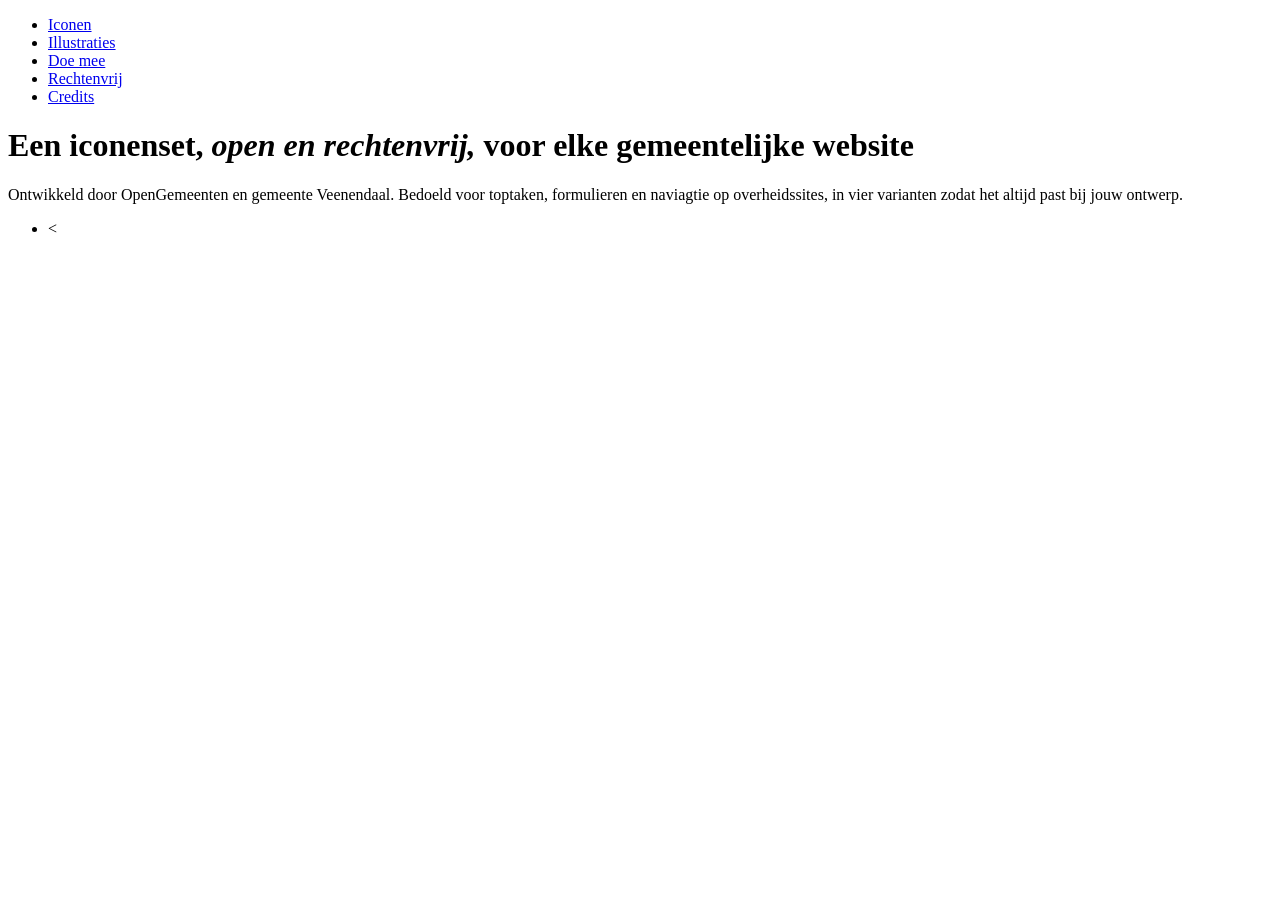
==== index.html @ ffd4c8e9 "de koptekst en ondertekst geplaatst" ====
<!DOCTYPE html>
<html lang="nl">
<head>
    <meta charset="UTF-8">
    <meta name="viewport" content="width=device-width, initial-scale=1.0">
    <title>Gemeenten-Iconen</title>
    <meta name="description" content="Open en rechtenvrije iconenset voor Nederlandse gemeentelijke websites. 250 iconen in vier varianten.">
    <link rel="stylesheet" href="css/style.css">
    <script src="js/main.js" defer></script>
</head>
<body>
   <header> 
    <nav>
     <ul>
        <li><a href="iconen.html">Iconen</a></li>
        <li><a href="illustraties.html">Illustraties</a></li>
        <li><a href="doe-mee.html">Doe mee</a></li>
        <li><a href="rechtenvrij.html">Rechtenvrij</a></li>
        <li><a href="credits.html">Credits</a></li>
     </ul>
    </nav>
   </header>
<main> 

    <h1>Een iconenset, <em>open en rechtenvrij,</em> voor elke gemeentelijke website</h1>
    <p>Ontwikkeld door OpenGemeenten en gemeente Veenendaal. Bedoeld voor toptaken, formulieren en naviagtie op overheidssites, in vier varianten zodat het altijd past bij jouw ontwerp.</p>

</main>
 <ul class="icon-grid">
    <li>
        <
    </li>
 </ul>

</body>
</html>
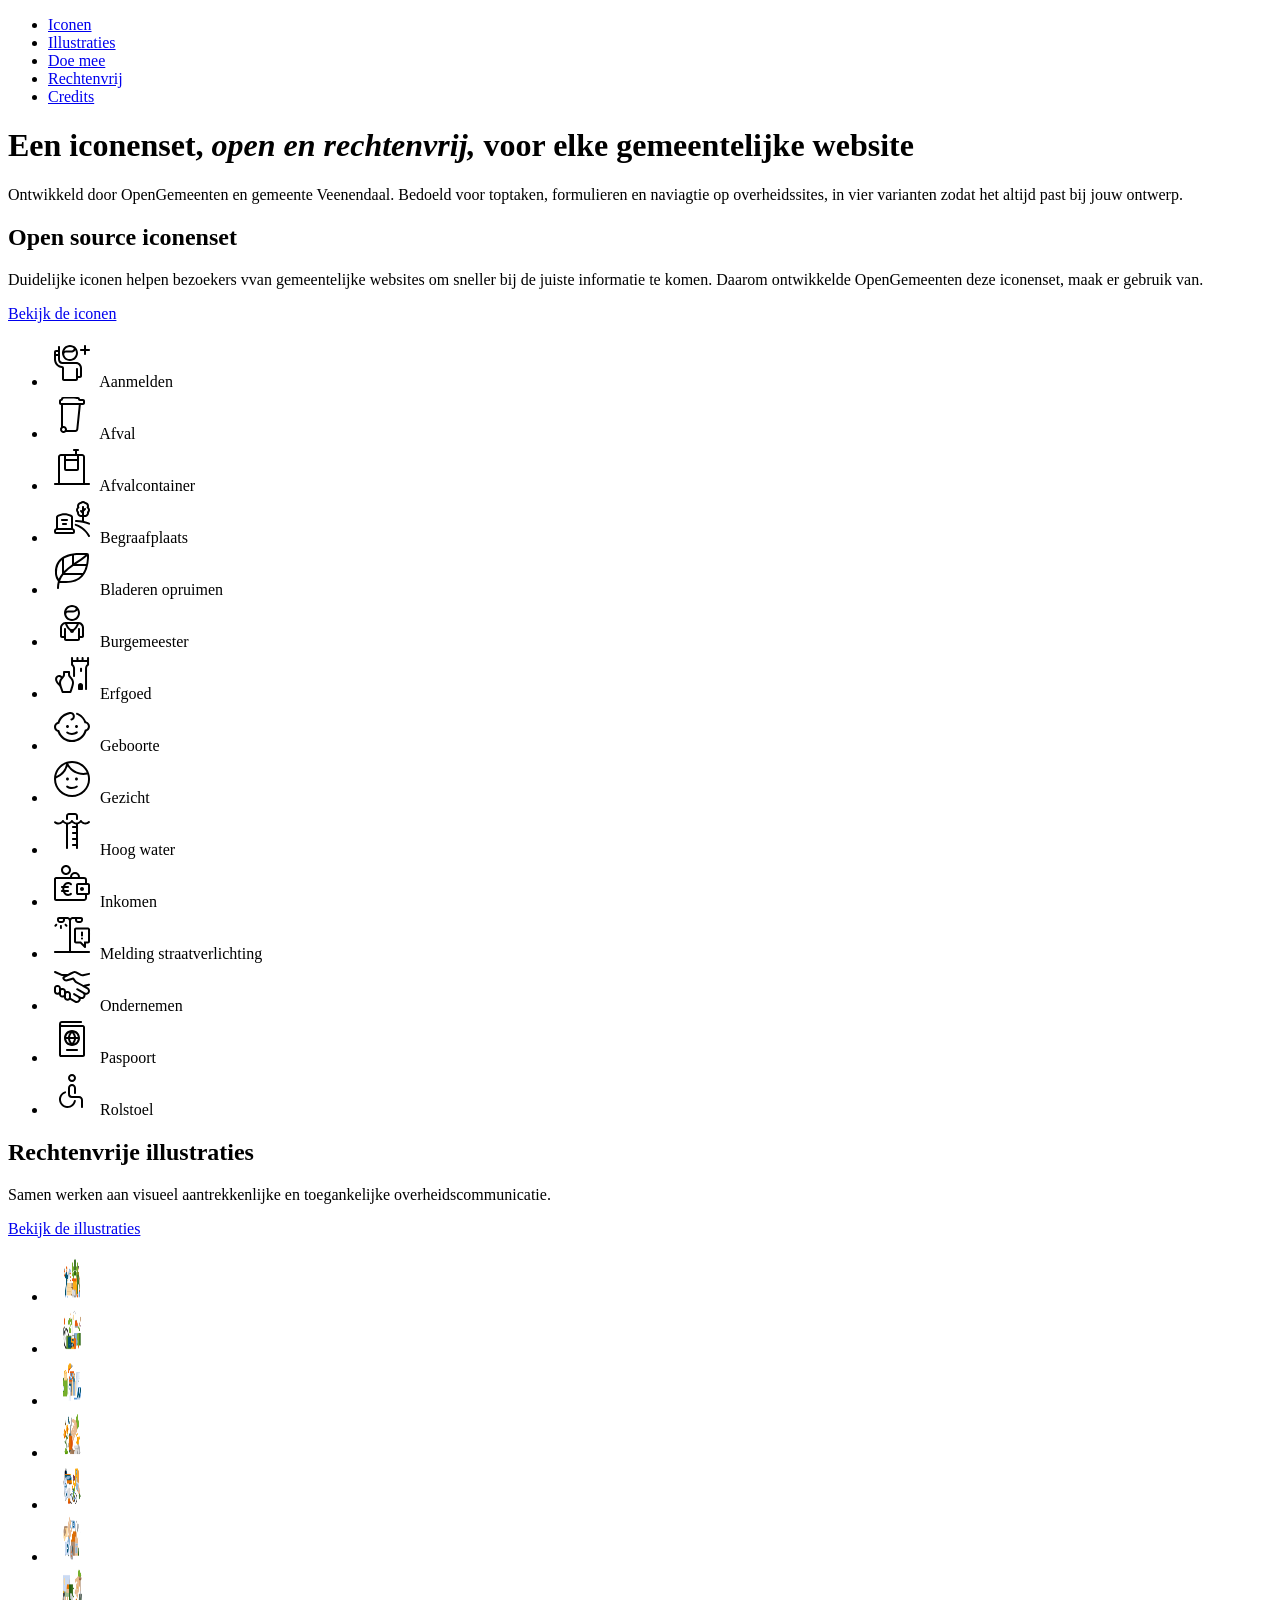
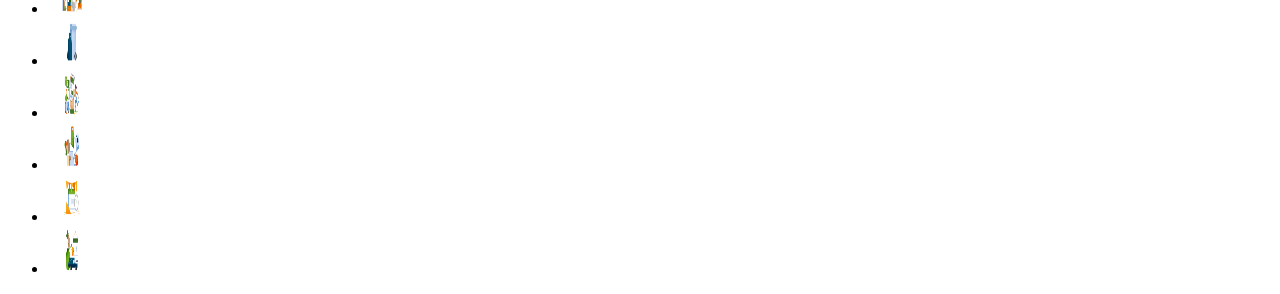
==== commit 86181b7b: "alle iconen en illustratie" ====
--- a/index.html
+++ b/index.html
@@ -25,12 +25,155 @@
     <h1>Een iconenset, <em>open en rechtenvrij,</em> voor elke gemeentelijke website</h1>
     <p>Ontwikkeld door OpenGemeenten en gemeente Veenendaal. Bedoeld voor toptaken, formulieren en naviagtie op overheidssites, in vier varianten zodat het altijd past bij jouw ontwerp.</p>
 
+<section>
+  <article>
+
+    <h2>Open source iconenset</h2>
+    <p>Duidelijke iconen helpen bezoekers vvan gemeentelijke websites om sneller bij de juiste informatie te komen. Daarom ontwikkelde OpenGemeenten deze iconenset, maak er gebruik van.</p>
+    <a href="iconen.html">Bekijk de iconen</a>
+
+     <ul class="icon-grid">
+
+      <li>
+        <img src="Iconenset-master/Svg/Line/Aanmelden.svg" alt="" width="48" height="48">
+        <span>Aanmelden</span> 
+      </li>
+
+      <li>
+        <img src="Iconenset-master/Svg/Line/Afval.svg" alt="" width="48" height="48">
+        <span>Afval</span>
+      </li>
+
+      <li>
+        <img src="Iconenset-master/Svg/Line/Afvalcontainer.svg" alt="" width="48" height="48">
+        <span>Afvalcontainer</span>
+      </li>
+
+      <li>
+        <img src="Iconenset-master/Svg/Line/Begraafplaats.svg" alt="" width="48" height="48">
+        <span>Begraafplaats</span>
+      </li>
+
+      <li>
+        <img src="Iconenset-master/Svg/Line/BladerenOpruimen.svg" alt="" width="48" height="48">
+        <span>Bladeren opruimen</span>
+      </li>
+
+      <li>
+        <img src="Iconenset-master/Svg/Line/Burgemeester.svg" alt="" width="48" height="48">
+        <span>Burgemeester</span>
+      </li>
+
+      <li>
+        <img src="Iconenset-master/Svg/Line/Erfgoed.svg" alt="" width="48" height="48">
+        <span>Erfgoed</span>
+      </li>
+
+      <li>
+        <img src="Iconenset-master/Svg/Line/Geboorte.svg" alt="" width="48" height="48">
+        <span>Geboorte</span>
+      </li>
+
+      <li>
+        <img src="Iconenset-master/Svg/Line/Gezicht.svg" alt="" width="48" height="48">
+        <span>Gezicht</span>
+      </li>
+
+      <li>
+        <img src="Iconenset-master/Svg/Line/HoogWater.svg" alt="" width="48" height="48">
+        <span>Hoog water</span>
+      </li>
+
+      <li>
+        <img src="Iconenset-master/Svg/Line/Inkomen.svg" alt="" width="48" height="48">
+        <span>Inkomen</span>
+      </li>
+
+      <li>
+        <img src="Iconenset-master/Svg/Line/MeldingStraatverlichting.svg" alt="" width="48" height="48">
+        <span>Melding straatverlichting</span>
+      </li>
+
+      <li>
+        <img src="Iconenset-master/Svg/Line/Ondernemen.svg" alt="" width="48" height="48">
+        <span>Ondernemen</span>
+      </li>
+
+      <li>
+        <img src="Iconenset-master/Svg/Line/Paspoort.svg" alt="" width="48" height="48">
+        <span>Paspoort</span>
+      </li>
+
+      <li>
+        <img src="Iconenset-master/Svg/Line/Rolstoel.svg" alt="" width="48" height="48">
+        <span>Rolstoel</span>
+      </li>
+    </ul>
+
+    <h2>Rechtenvrije illustraties</h2>
+    <p>Samen werken aan visueel aantrekkenlijke en toegankelijke overheidscommunicatie.</p>
+    <a href="illustraties.html">Bekijk de illustraties</a>
+  </article>
+
+  <article>
+    <ul class="illustraties-grid">
+    <li>
+        <img src="OG_Illustratieset_v1/duu_koplopers.jpg" alt="" width="48" height="48">
+    </li>
+
+    <li>
+        <img src="OG_Illustratieset_v1/duu_spullen.jpg" alt="" width="48" height="48">
+    </li>
+
+    <li>
+        <img src="OG_Illustratieset_v1/duu_subsidies.jpg" alt="" width="48" height="48">
+    </li>
+
+    <li>
+        <img src="OG_Illustratieset_v1/duu_tuin-en-omgeving.jpg" alt="" width="48" height="48">
+    </li>
+
+    <li>
+        <img src="OG_Illustratieset_v1/duu_vervoer.jpg" alt="" width="48" height="48">
+    </li>
+
+    <li>
+        <img src="OG_Illustratieset_v1/duu_wonen.jpg" alt="" width="48" height="48">
+    </li>
+
+    <li>
+        <img src="OG_Illustratieset_v1/soc_dagbesteding.jpg" alt="" width="48" height="48">
+    </li>
+
+    <li>
+        <img src="OG_Illustratieset_v1/s_top_afval.jpg" alt="" width="48" height="48">
+    </li>
+
+    <li>
+        <img src="OG_Illustratieset_v1/soc_jongerenloket.jpg" alt="" width="48" height="48">
+    </li>
+
+    <li>
+        <img src="OG_Illustratieset_v1/soc_laag-inkomen.jpg" alt="" width="48" height="48">
+    </li>
+
+    <li>
+        <img src="OG_Illustratieset_v1/top_nieuwjaar.jpg" alt="" width="48" height="48">
+    </li>
+
+    <li>
+        <img src="OG_Illustratieset_v1/top_uitvaart.jpg" alt="" width="48" height="48">
+    </li>
+  </ul>
+ </article>
+</section>
+
+
+
+
+
 </main>
- <ul class="icon-grid">
-    <li>
-        <
-    </li>
- </ul>
+ 
 
 </body>
 </html>
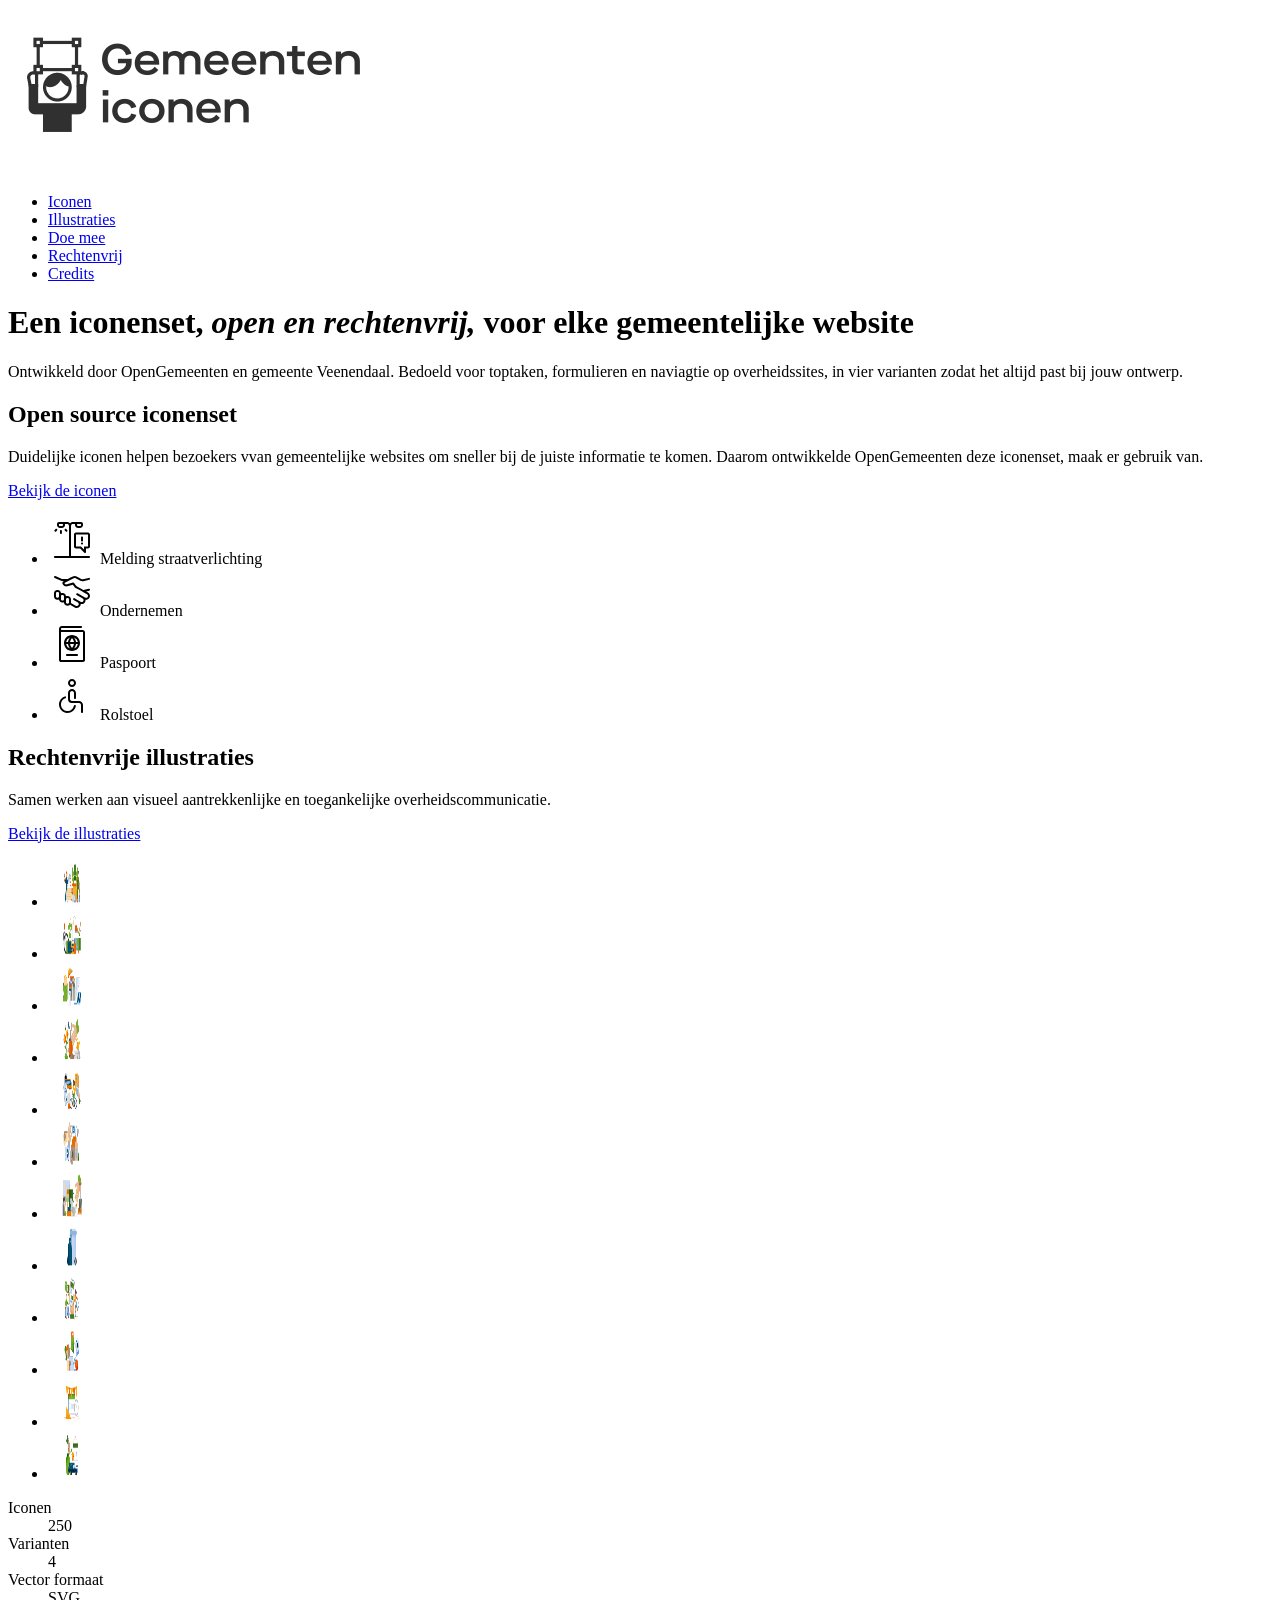
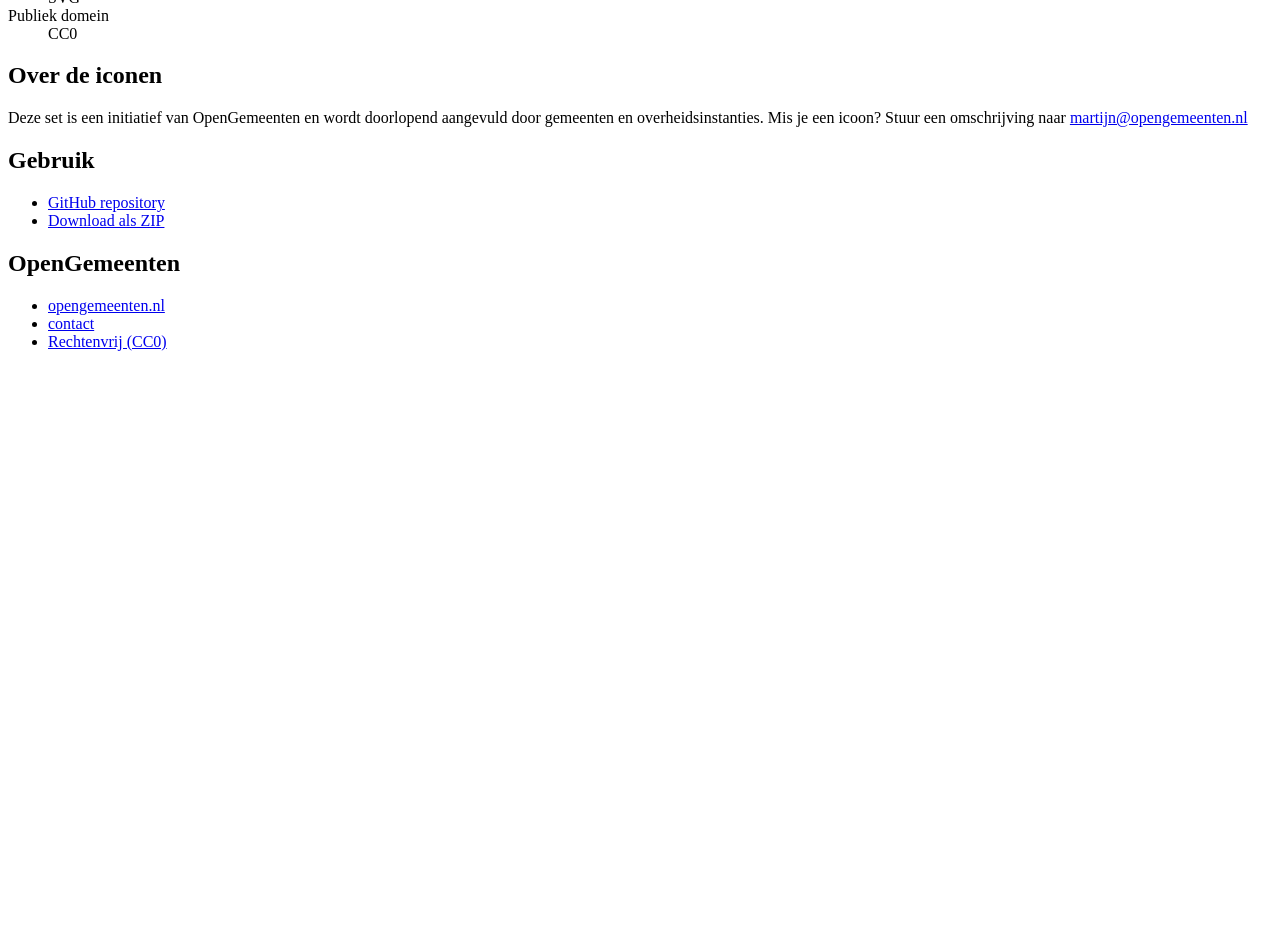
==== commit 89c0265d: "grote update - index heb ik alle iconen en illustraties toegvoegd - alle teksten en knoppen toegevoe" ====
--- a/index.html
+++ b/index.html
@@ -5,11 +5,16 @@
     <meta name="viewport" content="width=device-width, initial-scale=1.0">
     <title>Gemeenten-Iconen</title>
     <meta name="description" content="Open en rechtenvrije iconenset voor Nederlandse gemeentelijke websites. 250 iconen in vier varianten.">
-    <link rel="stylesheet" href="css/style.css">
+    <link rel="stylesheet" href="styles/styles.css">
     <script src="js/main.js" defer></script>
 </head>
 <body>
+
    <header> 
+      <a href="index.html" class="logo-knop">
+    <img src="assets/logo-gemeentenconen.png" alt="Gemeenten-Iconen">
+  </a> 
+
     <nav>
      <ul>
         <li><a href="iconen.html">Iconen</a></li>
@@ -31,64 +36,7 @@
     <h2>Open source iconenset</h2>
     <p>Duidelijke iconen helpen bezoekers vvan gemeentelijke websites om sneller bij de juiste informatie te komen. Daarom ontwikkelde OpenGemeenten deze iconenset, maak er gebruik van.</p>
     <a href="iconen.html">Bekijk de iconen</a>
-
-     <ul class="icon-grid">
-
-      <li>
-        <img src="Iconenset-master/Svg/Line/Aanmelden.svg" alt="" width="48" height="48">
-        <span>Aanmelden</span> 
-      </li>
-
-      <li>
-        <img src="Iconenset-master/Svg/Line/Afval.svg" alt="" width="48" height="48">
-        <span>Afval</span>
-      </li>
-
-      <li>
-        <img src="Iconenset-master/Svg/Line/Afvalcontainer.svg" alt="" width="48" height="48">
-        <span>Afvalcontainer</span>
-      </li>
-
-      <li>
-        <img src="Iconenset-master/Svg/Line/Begraafplaats.svg" alt="" width="48" height="48">
-        <span>Begraafplaats</span>
-      </li>
-
-      <li>
-        <img src="Iconenset-master/Svg/Line/BladerenOpruimen.svg" alt="" width="48" height="48">
-        <span>Bladeren opruimen</span>
-      </li>
-
-      <li>
-        <img src="Iconenset-master/Svg/Line/Burgemeester.svg" alt="" width="48" height="48">
-        <span>Burgemeester</span>
-      </li>
-
-      <li>
-        <img src="Iconenset-master/Svg/Line/Erfgoed.svg" alt="" width="48" height="48">
-        <span>Erfgoed</span>
-      </li>
-
-      <li>
-        <img src="Iconenset-master/Svg/Line/Geboorte.svg" alt="" width="48" height="48">
-        <span>Geboorte</span>
-      </li>
-
-      <li>
-        <img src="Iconenset-master/Svg/Line/Gezicht.svg" alt="" width="48" height="48">
-        <span>Gezicht</span>
-      </li>
-
-      <li>
-        <img src="Iconenset-master/Svg/Line/HoogWater.svg" alt="" width="48" height="48">
-        <span>Hoog water</span>
-      </li>
-
-      <li>
-        <img src="Iconenset-master/Svg/Line/Inkomen.svg" alt="" width="48" height="48">
-        <span>Inkomen</span>
-      </li>
-
+    <ul>
       <li>
         <img src="Iconenset-master/Svg/Line/MeldingStraatverlichting.svg" alt="" width="48" height="48">
         <span>Melding straatverlichting</span>
@@ -109,13 +57,13 @@
         <span>Rolstoel</span>
       </li>
     </ul>
+  </article>
 
+  <article>
     <h2>Rechtenvrije illustraties</h2>
     <p>Samen werken aan visueel aantrekkenlijke en toegankelijke overheidscommunicatie.</p>
     <a href="illustraties.html">Bekijk de illustraties</a>
-  </article>
 
-  <article>
     <ul class="illustraties-grid">
     <li>
         <img src="OG_Illustratieset_v1/duu_koplopers.jpg" alt="" width="48" height="48">
@@ -168,12 +116,66 @@
  </article>
 </section>
 
+<dl>
+  <div>
+    <dt>Iconen</dt>
+    <dd>250</dd>
+  </div>
+
+  <div>
+    <dt>Varianten</dt>
+    <dd>4</dd>
+  </div>
+
+  <div>
+    <dt>Vector formaat</dt>
+    <dd>SVG</dd>
+  </div>
+
+  <div>
+    <dt>Publiek domein</dt>
+    <dd>CC0</dd>
+  </div>
+</dl>
+
+</main>
+ 
+<footer>
+
+  <div>
+    <h2>Over de iconen</h2>
+    <p>Deze set is een initiatief van OpenGemeenten en wordt doorlopend aangevuld door gemeenten en overheidsinstanties. Mis je een icoon? Stuur een omschrijving naar <a href="mailto:martijn@opengemeenten.nl">martijn@opengemeenten.nl</a></p>
+  </div>
+
+  <div>
+    <h2>Gebruik</h2>
+    <ul>
+      <li><a href="https://github.com/OpenGemeenten/Iconenset/">GitHub repository</a></li>
+      <li><a href="https://github.com/OpenGemeenten/Iconenset/archive/refs/heads/master.zip">Download als ZIP</a></li>
+    </ul>
+  </div>
+
+  <div>
+    <h2>OpenGemeenten</h2>
+    <ul>
+      <li><a href="https://www.opengemeenten.nl/">opengemeenten.nl</a></li>
+      <li><a href="https://www.opengemeenten.nl/contact">contact</a></li>
+      <li><a href="https://www.gemeenteniconen.nl/rechtenvrij">Rechtenvrij (CC0)</a></li>
+    </ul>
+  </div>
+
+  <div>
+    <a href="https://github.com/OpenGemeenten/Iconenset/">
+      <img src="assets/pngfind.com-github-logo-png-1766942.png" alt="OpenGemeenten Iconenset op GitHub">
+    </a>
+    
+    
+
+  </div>
 
 
 
-
-</main>
- 
+</footer>
 
 </body>
 </html>
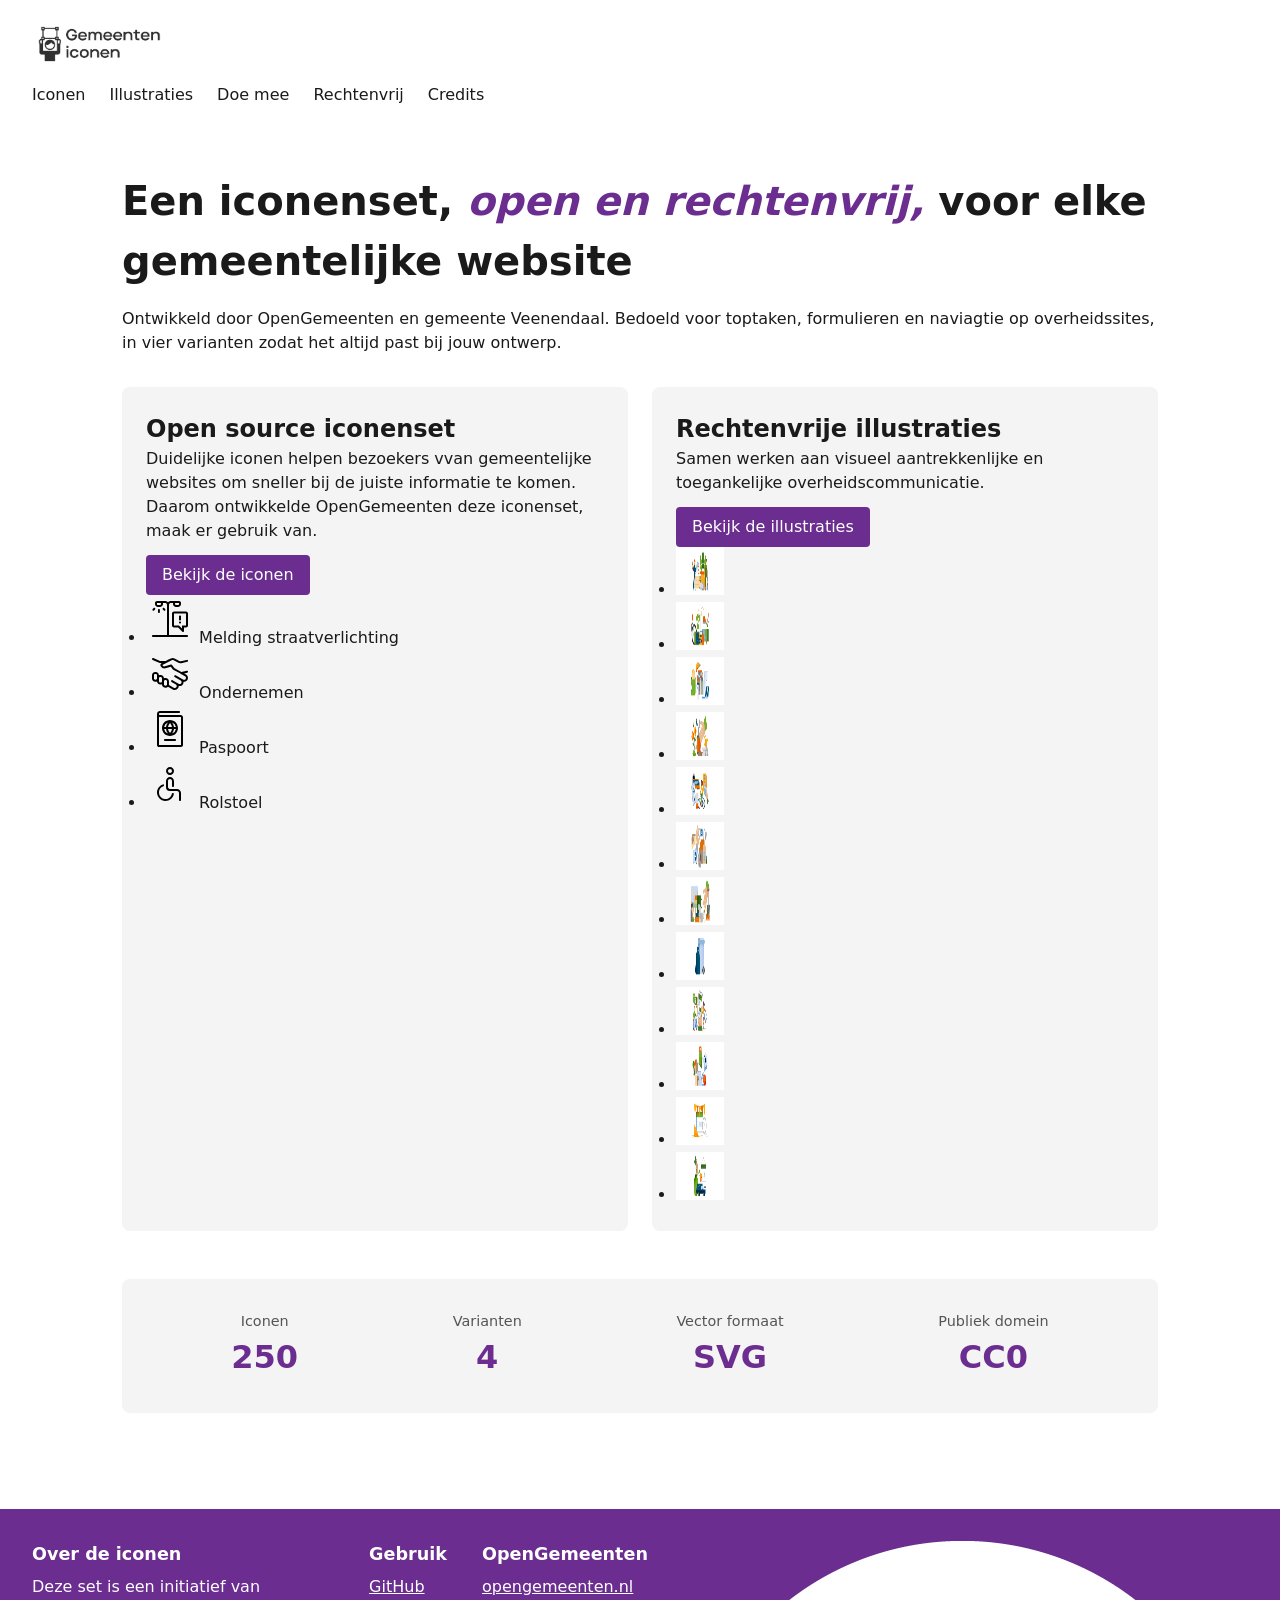
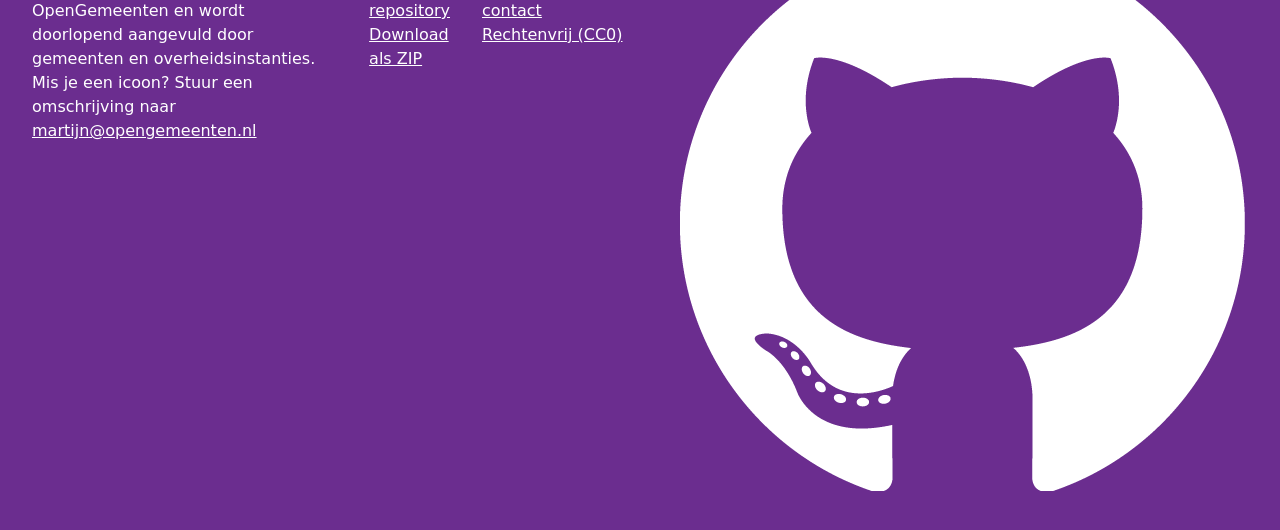
==== commit 555be3dc: "css van homepage ik heb de tekst, logo, plaatjes, lijsten alles toegevoegd en met css op de juist pl" ====
--- a/index.html
+++ b/index.html
@@ -11,11 +11,12 @@
 <body>
 
    <header> 
-      <a href="index.html" class="logo-knop">
-    <img src="assets/logo-gemeentenconen.png" alt="Gemeenten-Iconen">
-  </a> 
+      
 
     <nav>
+      <a href="index.html" class="logo-knop">
+       <img src="assets/logo-gemeentenconen.png" alt="Gemeenten-Iconen">
+      </a> 
      <ul>
         <li><a href="iconen.html">Iconen</a></li>
         <li><a href="illustraties.html">Illustraties</a></li>
--- a/styles/styles.css
+++ b/styles/styles.css
@@ -0,0 +1,141 @@
+/* CSS */
+
+* {
+    margin: 0;
+    padding: 0;
+    box-sizing: border-box;
+}
+
+:root {
+  --paars: #6b2d8f;
+  --wit: #ffffff;
+  --grijs: #f4f4f4;
+  --tekst: #1a1a1a;
+}
+
+body {
+    font-family: system-ui, -apple-system, BlinkMacSystemFont, 'Segoe UI', Roboto, Oxygen, Ubuntu, Cantarell, 'Open Sans', 'Helvetica Neue', sans-serif;
+    color: var(--tekst);
+    line-height: 1.5;
+}
+
+header {
+    display: flex;
+    align-items: center;
+    justify-content: space-between;
+    padding: 16px 32px;
+    background-color: var(--wit);
+}
+
+nav ul {
+    display: flex;
+    gap: 24px;
+    list-style: none;
+}
+
+nav li a {
+    text-decoration: none;
+    color: var(--tekst);
+}
+
+.logo-knop img {
+    height: 60px;
+    width: auto;
+}
+
+main {
+    max-width: 1100px;
+    margin: 0 auto;
+    padding: 48px 32px;
+}
+
+h1 {
+    font-size: 2.5rem;
+    margin-bottom: 16px;
+}
+
+h1 em { 
+    color: var(--paars);
+    font-size: normal;
+}
+
+section {
+    display: flex;
+    gap: 24px;
+    margin-top: 32px;
+}
+
+article {
+    flex: 1;
+    background-color: var(--grijs);
+    padding: 24px;
+    border-radius: 8px;
+}
+
+.voorbeeld-grid {
+  display: grid;
+  grid-template-columns: repeat(auto-fit, minmax(70px, 1fr));
+  gap: 12px;
+  list-style: none;
+  margin-top: 16px;
+}
+
+.voorbeeld-grid img {
+  width: 100%;
+  height: auto;
+}
+
+dl {
+  display: flex;
+  justify-content: space-around;
+  text-align: center;
+  margin-top: 48px;
+  padding: 32px;
+  background-color: var(--grijs);
+  border-radius: 8px;
+}
+
+dt {
+  font-size: 0.9rem;
+  color: #555;
+}
+
+
+/* de 250,4, svg, cc0 moeten boven de kleine tekst*/
+dd {
+  font-size: 2rem;
+  font-weight: bold;
+  color: var(--paars);
+}
+
+footer {
+  display: flex;
+  gap: 32px;
+  background-color: var(--paars);
+  color: var(--wit);
+  padding: 32px;
+  margin-top: 48px;
+}
+
+footer h2 {
+  font-size: 1.1rem;
+  margin-bottom: 8px;
+}
+
+footer a {
+  color: var(--wit);
+}
+
+footer ul {
+  list-style: none;
+}
+
+article > a {
+  display: inline-block;
+  margin-top: 12px;
+  padding: 8px 16px;
+  background-color: var(--paars);
+  color: var(--wit);
+  text-decoration: none;
+  border-radius: 4px;
+}
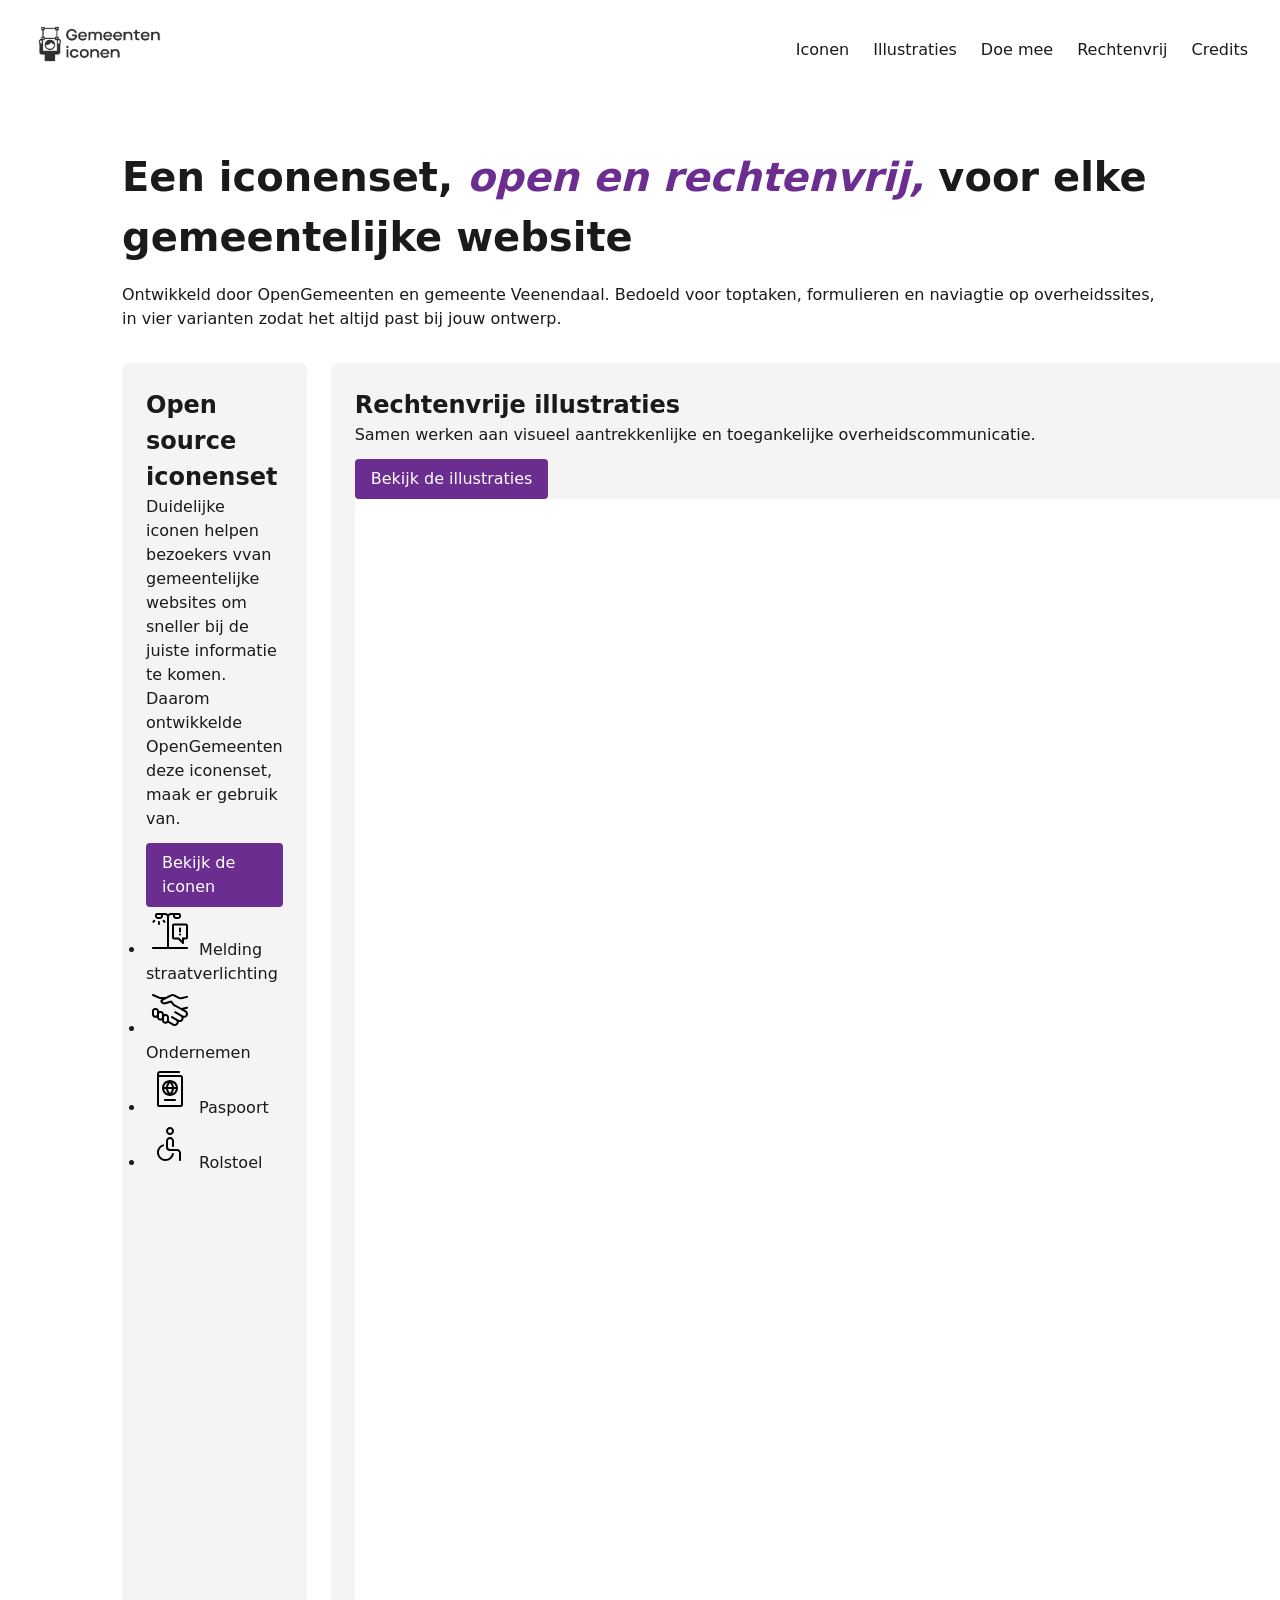
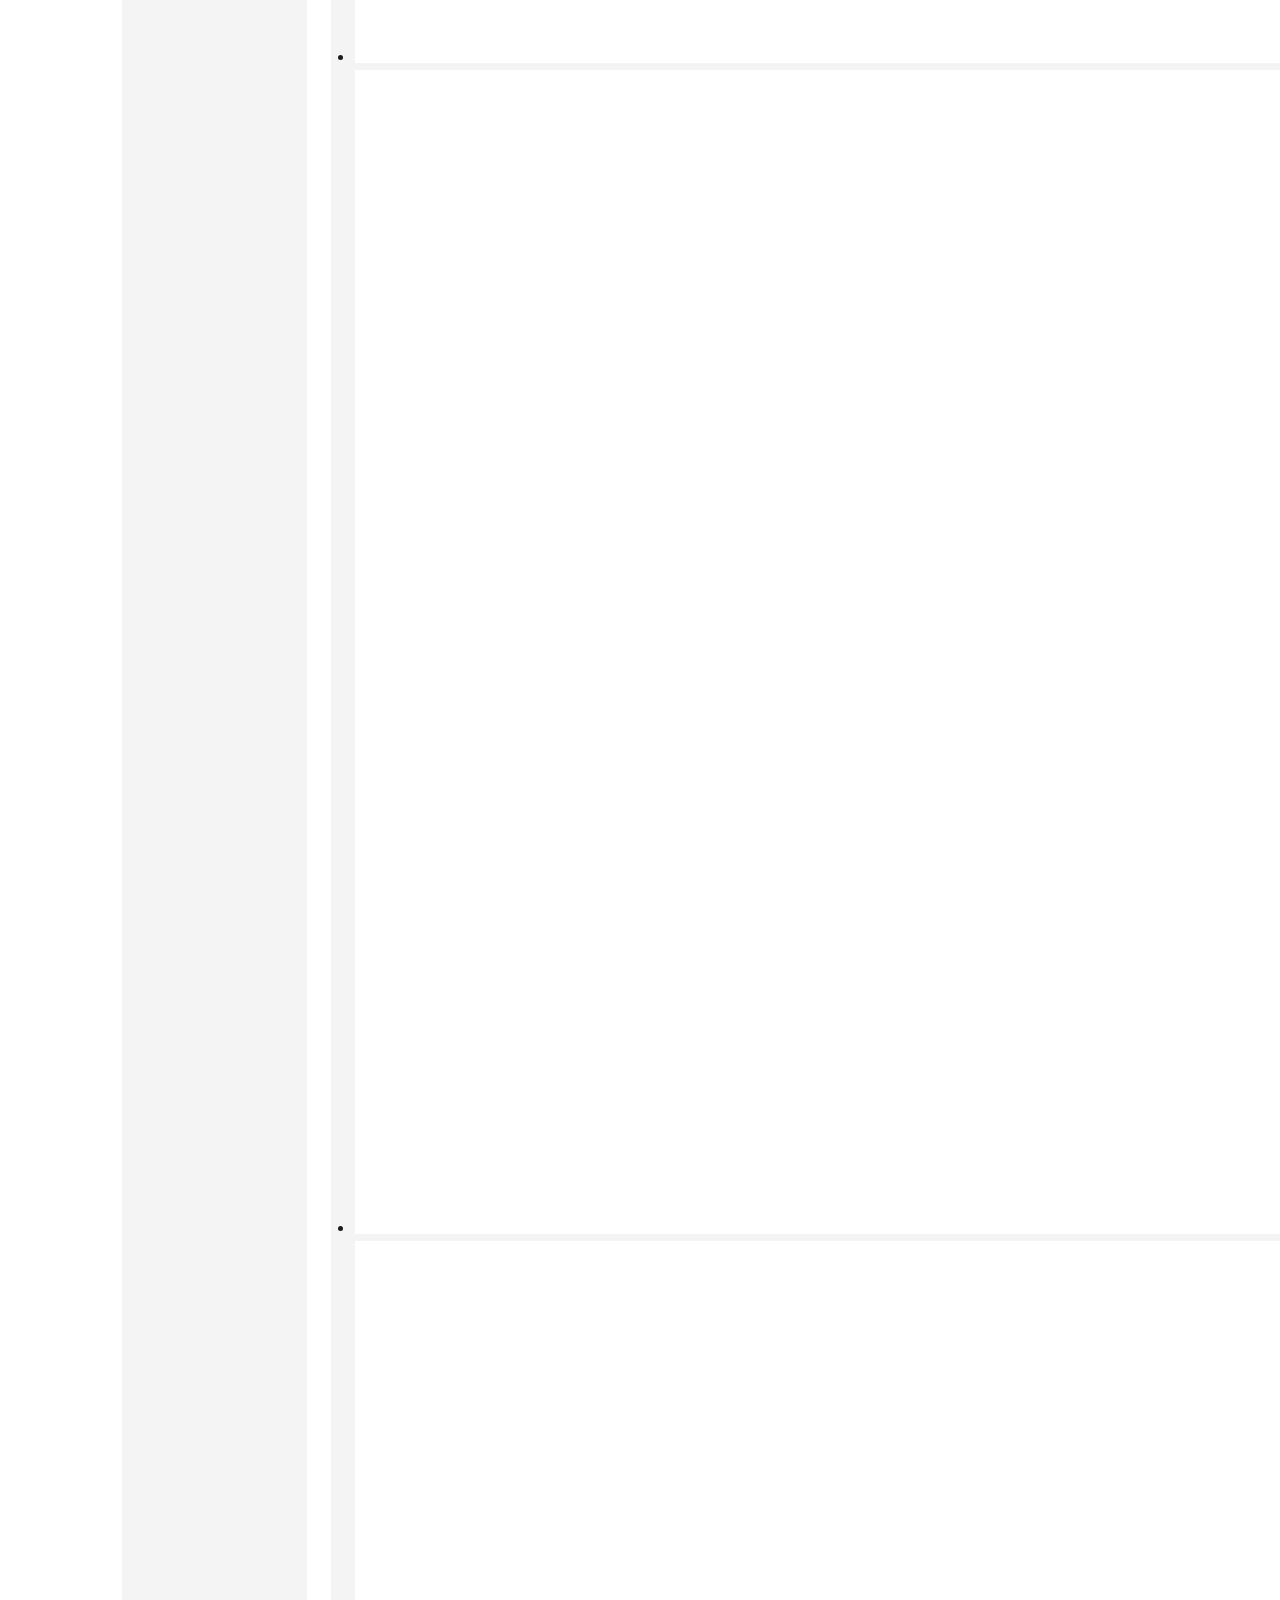
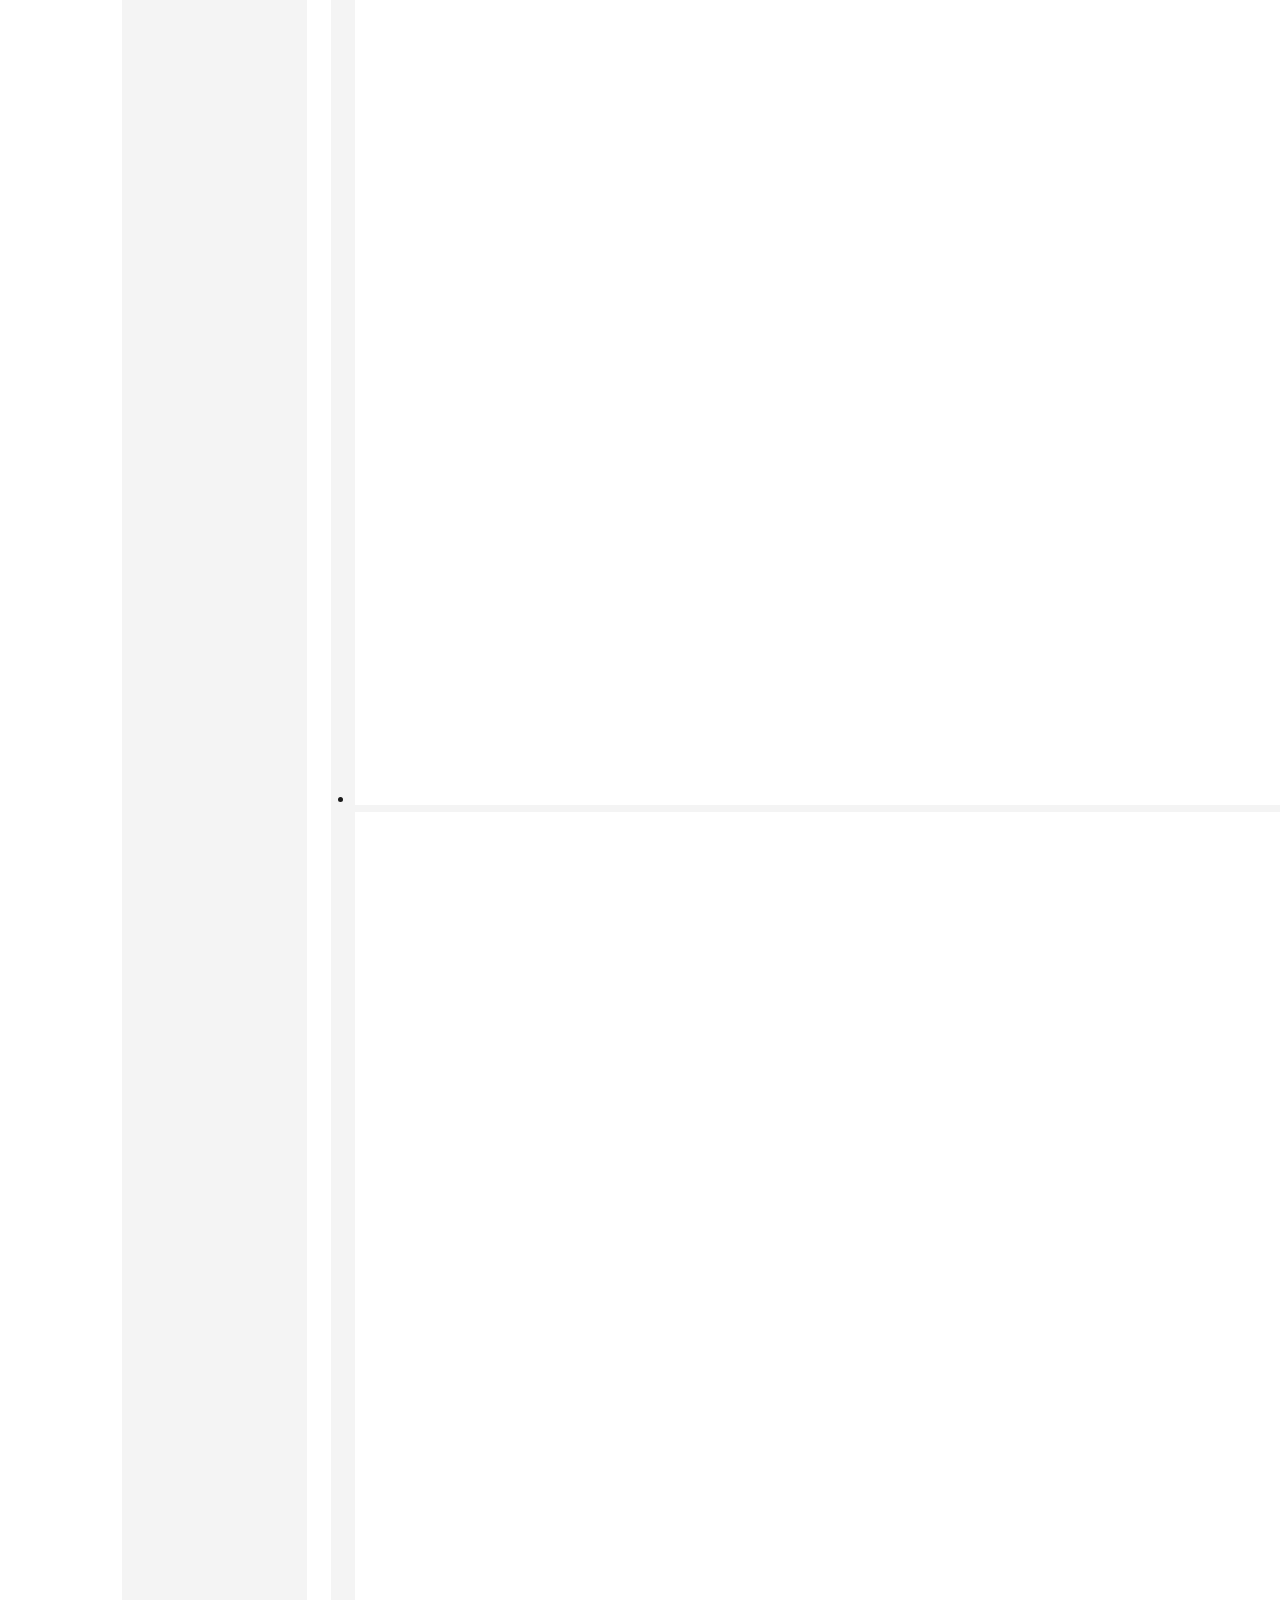
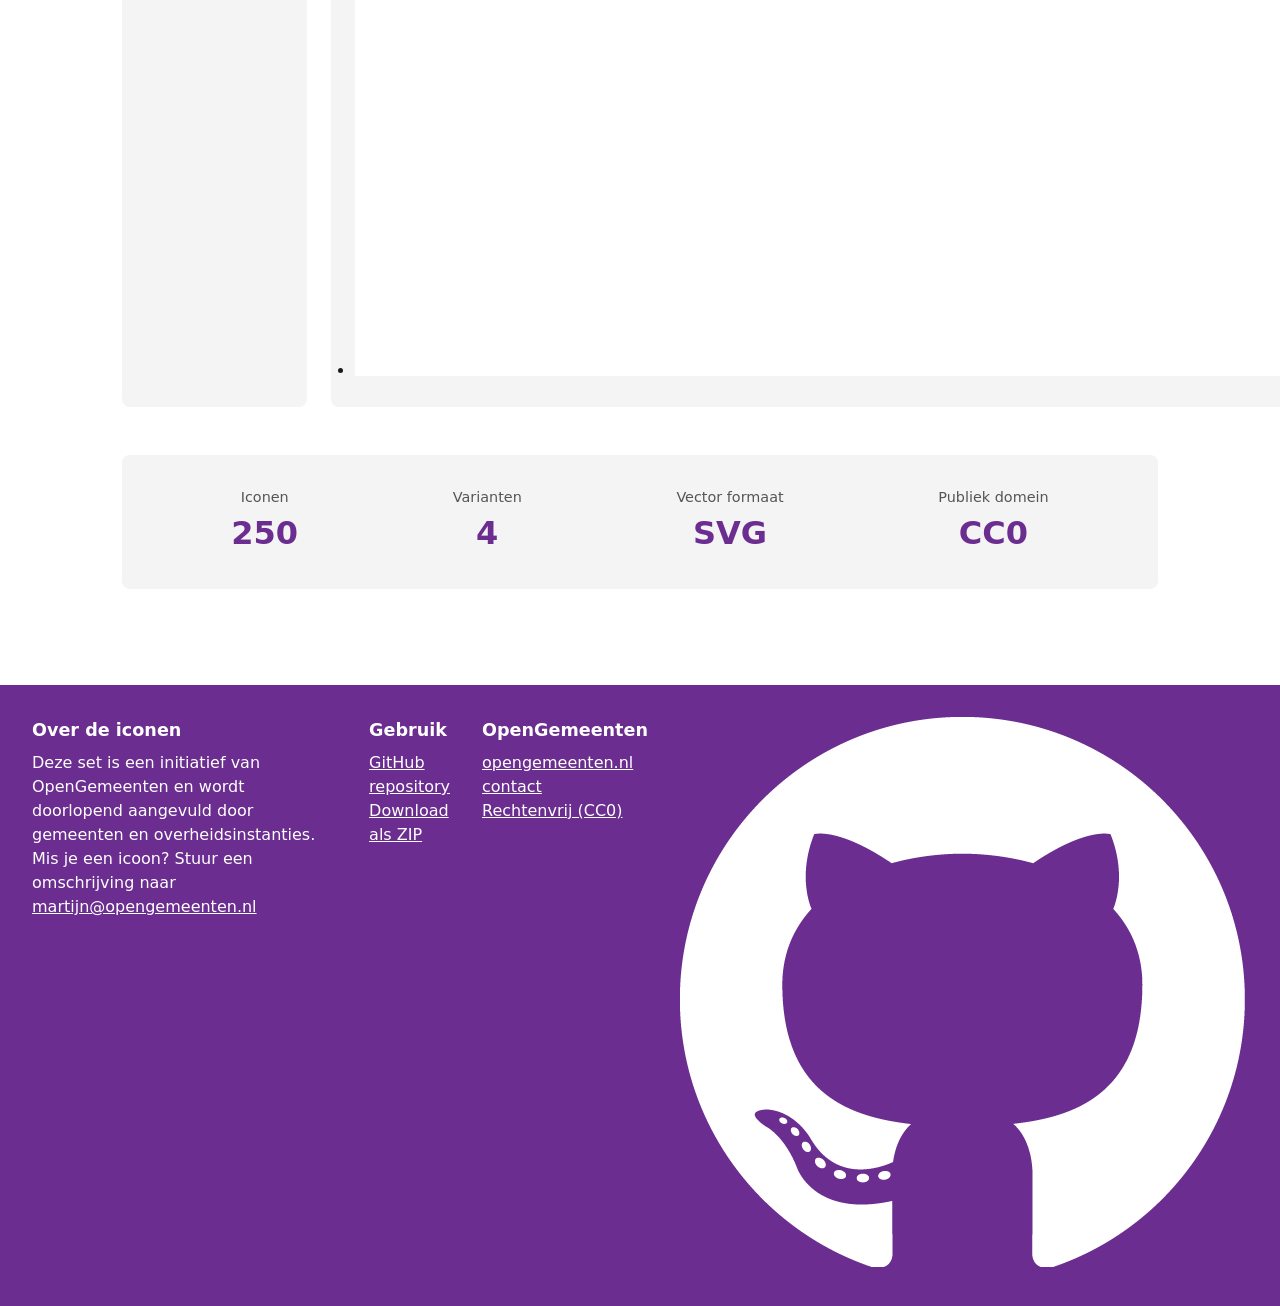
==== commit 9c82d055: "kleine aanpassingen in html ik heb dingen een andere naam gegeven om in css makkelijker te vinden. O" ====
--- a/index.html
+++ b/index.html
@@ -11,12 +11,10 @@
 <body>
 
    <header> 
-      
-
-    <nav>
       <a href="index.html" class="logo-knop">
        <img src="assets/logo-gemeentenconen.png" alt="Gemeenten-Iconen">
       </a> 
+    <nav>
      <ul>
         <li><a href="iconen.html">Iconen</a></li>
         <li><a href="illustraties.html">Illustraties</a></li>
@@ -37,7 +35,7 @@
     <h2>Open source iconenset</h2>
     <p>Duidelijke iconen helpen bezoekers vvan gemeentelijke websites om sneller bij de juiste informatie te komen. Daarom ontwikkelde OpenGemeenten deze iconenset, maak er gebruik van.</p>
     <a href="iconen.html">Bekijk de iconen</a>
-    <ul>
+    <ul class="iconen-grid">
       <li>
         <img src="Iconenset-master/Svg/Line/MeldingStraatverlichting.svg" alt="" width="48" height="48">
         <span>Melding straatverlichting</span>
@@ -67,51 +65,19 @@
 
     <ul class="illustraties-grid">
     <li>
-        <img src="OG_Illustratieset_v1/duu_koplopers.jpg" alt="" width="48" height="48">
+        <img src="OG_Illustratieset_v1/duu_koplopers.jpg" alt="">
     </li>
 
     <li>
-        <img src="OG_Illustratieset_v1/duu_spullen.jpg" alt="" width="48" height="48">
+        <img src="OG_Illustratieset_v1/duu_spullen.jpg" alt="">
     </li>
 
     <li>
-        <img src="OG_Illustratieset_v1/duu_subsidies.jpg" alt="" width="48" height="48">
+        <img src="OG_Illustratieset_v1/duu_subsidies.jpg" alt="">
     </li>
 
     <li>
-        <img src="OG_Illustratieset_v1/duu_tuin-en-omgeving.jpg" alt="" width="48" height="48">
-    </li>
-
-    <li>
-        <img src="OG_Illustratieset_v1/duu_vervoer.jpg" alt="" width="48" height="48">
-    </li>
-
-    <li>
-        <img src="OG_Illustratieset_v1/duu_wonen.jpg" alt="" width="48" height="48">
-    </li>
-
-    <li>
-        <img src="OG_Illustratieset_v1/soc_dagbesteding.jpg" alt="" width="48" height="48">
-    </li>
-
-    <li>
-        <img src="OG_Illustratieset_v1/s_top_afval.jpg" alt="" width="48" height="48">
-    </li>
-
-    <li>
-        <img src="OG_Illustratieset_v1/soc_jongerenloket.jpg" alt="" width="48" height="48">
-    </li>
-
-    <li>
-        <img src="OG_Illustratieset_v1/soc_laag-inkomen.jpg" alt="" width="48" height="48">
-    </li>
-
-    <li>
-        <img src="OG_Illustratieset_v1/top_nieuwjaar.jpg" alt="" width="48" height="48">
-    </li>
-
-    <li>
-        <img src="OG_Illustratieset_v1/top_uitvaart.jpg" alt="" width="48" height="48">
+        <img src="OG_Illustratieset_v1/duu_tuin-en-omgeving.jpg" alt="">
     </li>
   </ul>
  </article>
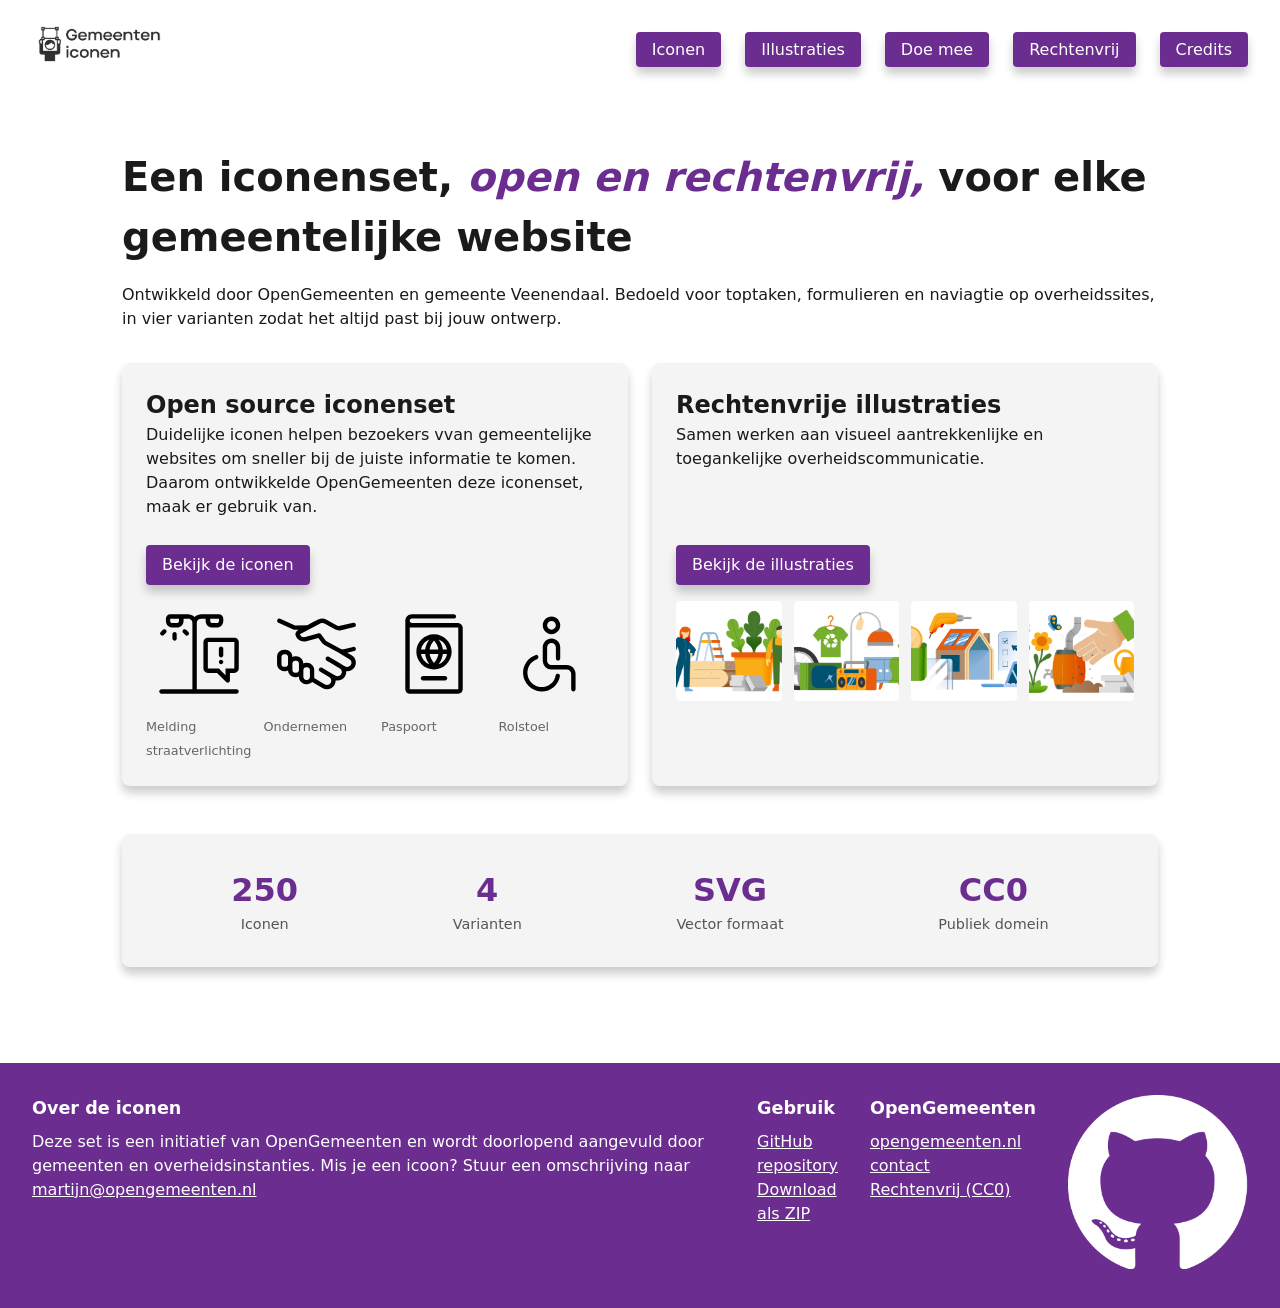
==== commit 3ab52751: "update section" ====
--- a/index.html
+++ b/index.html
@@ -29,7 +29,7 @@
     <h1>Een iconenset, <em>open en rechtenvrij,</em> voor elke gemeentelijke website</h1>
     <p>Ontwikkeld door OpenGemeenten en gemeente Veenendaal. Bedoeld voor toptaken, formulieren en naviagtie op overheidssites, in vier varianten zodat het altijd past bij jouw ontwerp.</p>
 
-<section>
+<section class="kaarten-sectie">
   <article>
 
     <h2>Open source iconenset</h2>
--- a/styles/styles.css
+++ b/styles/styles.css
@@ -1,4 +1,19 @@
 /* CSS */
+@media (max-width: 700px) {
+  section {
+    flex-direction: column;
+  }
+
+  header {
+    flex-direction: column;
+    gap: 12px;
+  }
+
+  dl {
+    flex-wrap: wrap;
+    gap: 24px;
+  }
+}
 
 * {
     margin: 0;
@@ -23,9 +38,11 @@
     display: flex;
     align-items: center;
     justify-content: space-between;
+    flex-wrap: nowrap;
     padding: 16px 32px;
     background-color: var(--wit);
 }
+
 
 nav ul {
     display: flex;
@@ -35,7 +52,11 @@
 
 nav li a {
     text-decoration: none;
-    color: var(--tekst);
+    color: var(--wit);
+    padding: 8px 16px;
+    background-color: var(--paars);
+    border-radius: 4px;
+    box-shadow: 0 7px 10px rgba(0, 0, 0, 0.2);
 }
 
 .logo-knop img {
@@ -70,9 +91,10 @@
     background-color: var(--grijs);
     padding: 24px;
     border-radius: 8px;
-}
-
-.voorbeeld-grid {
+    box-shadow: 0 7px 10px rgba(0, 0, 0, 0.2);
+}
+
+.iconen-grid {
   display: grid;
   grid-template-columns: repeat(auto-fit, minmax(70px, 1fr));
   gap: 12px;
@@ -80,9 +102,24 @@
   margin-top: 16px;
 }
 
-.voorbeeld-grid img {
+.iconen-grid img {
   width: 100%;
   height: auto;
+}
+
+.illustraties-grid {
+  display: grid;
+  grid-template-columns: repeat(auto-fit, minmax(70px, 1fr));
+  gap: 12px;
+  list-style: none;
+  margin-top: 16px;
+}
+
+.illustraties-grid img {
+  width: 100%;
+  height: 100px;
+  object-fit: cover;
+  border-radius: 4px;
 }
 
 dl {
@@ -93,6 +130,14 @@
   padding: 32px;
   background-color: var(--grijs);
   border-radius: 8px;
+  box-shadow: 0 7px 10px rgba(0, 0, 0, 0.2);
+}
+
+dl > div {
+  display: flex;
+  flex-direction: column-reverse;
+  background: none;
+  border: none;
 }
 
 dt {
@@ -117,6 +162,11 @@
   margin-top: 48px;
 }
 
+footer img {
+  width: 180px;
+  height: auto;
+}
+
 footer h2 {
   font-size: 1.1rem;
   margin-bottom: 8px;
@@ -138,4 +188,65 @@
   color: var(--wit);
   text-decoration: none;
   border-radius: 4px;
-}+  box-shadow: 0 7px 10px rgba(0, 0, 0, 0.2);
+}
+
+article p {
+  min-height: 110px;
+}
+
+article > a:hover {
+  background-color: #4f2069;
+}
+
+nav li a:hover {
+  background-color: #4f2069;
+}
+
+details {
+  background-color: var(--grijs);
+  padding: 16px 24px;
+  border-radius: 8px;
+  margin-bottom: 12px;
+}
+
+summary {
+  font-weight: bold;
+  cursor: pointer;
+}
+
+details p {
+  margin-top: 12px;
+}
+form[role="search"] {
+  margin: 32px 0;
+}
+
+form[role="search"] label {
+  display:block;
+  font-weight: bold;
+  margin-bottom: 8px;
+}
+
+form[role="search"] input {
+  padding:  8px 12px;
+  border:  1px solid #ccc;
+  border-radius: 4px;
+  width: 300px;
+  max-width: 100%;
+}
+
+form[role="search"] button {
+  padding: 8px 16px;
+  background-color: var(--paars);
+  color: var(--wit);
+  border: none;
+  border-radius: 4px;
+  cursor: pointer;
+  box-shadow: 0 7px 10px rgba(0, 0, 0, 0.2);
+}
+
+.iconen-grid span {
+  font-size: 0.8rem;
+  color: #666;
+}
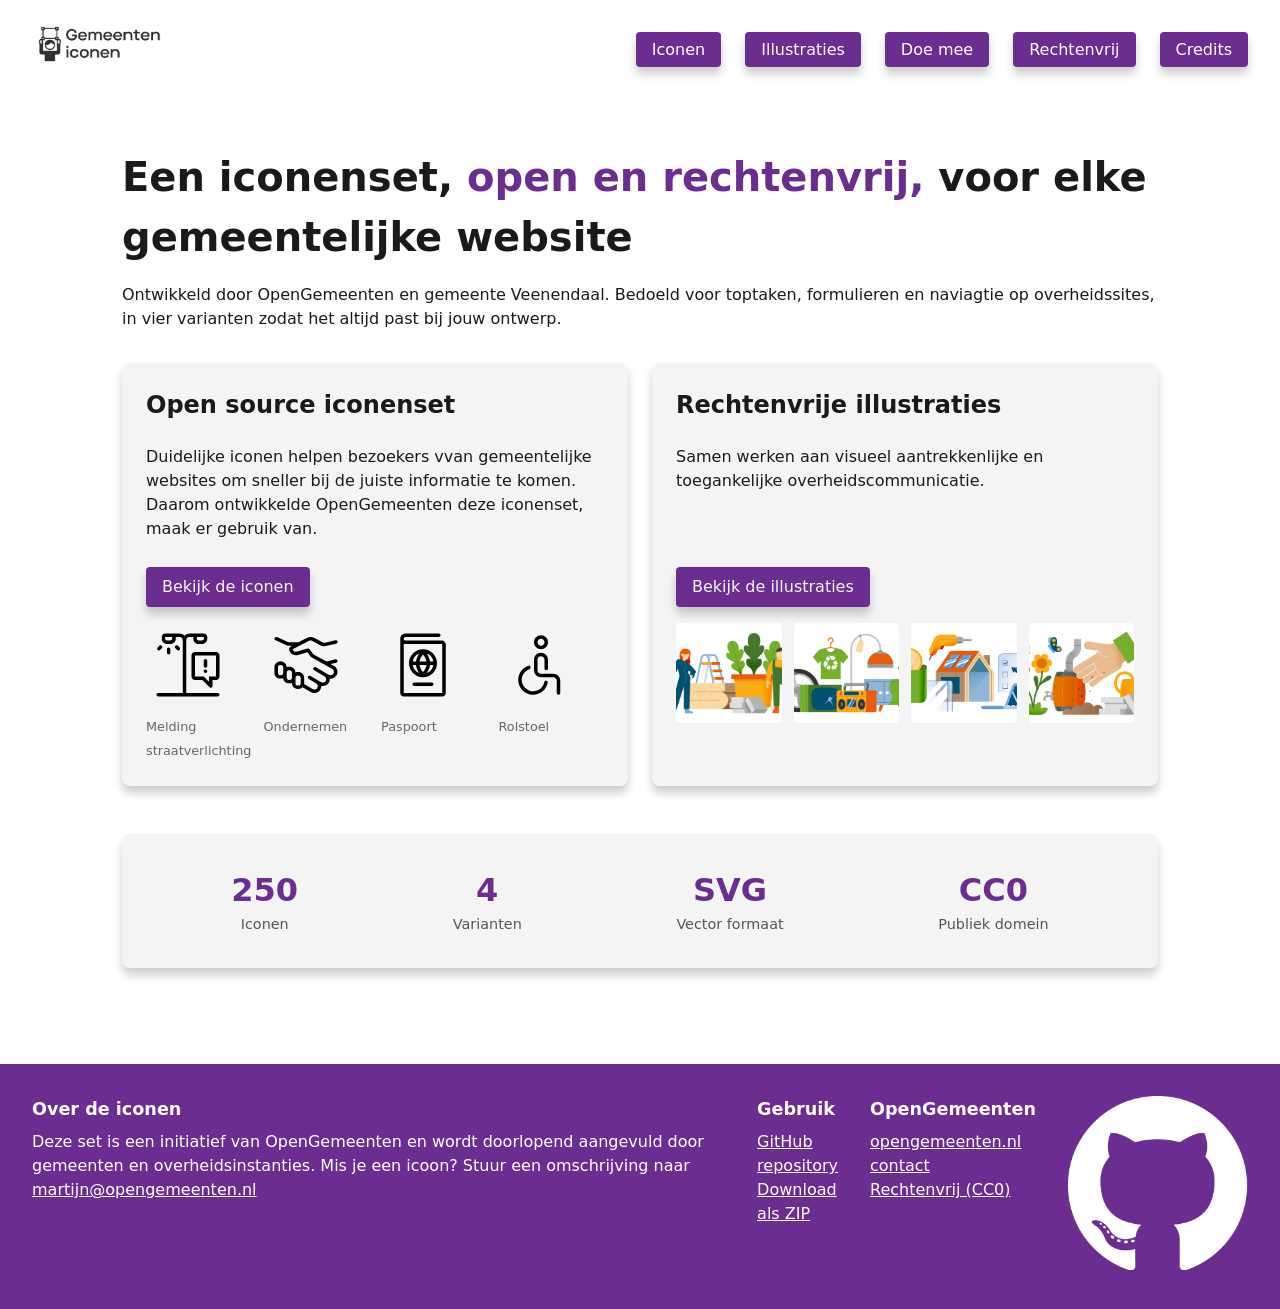
==== commit 2f84141c: "updates" ====
--- a/index.html
+++ b/index.html
@@ -139,9 +139,6 @@
     
 
   </div>
-
-
-
 </footer>
 
 </body>
--- a/styles/styles.css
+++ b/styles/styles.css
@@ -1,112 +1,183 @@
-/* CSS */
-@media (max-width: 700px) {
-  section {
-    flex-direction: column;
-  }
-
-  header {
-    flex-direction: column;
-    gap: 12px;
-  }
-
-  dl {
-    flex-wrap: wrap;
-    gap: 24px;
-  }
-}
-
+/* ===== Basis ===== */
 * {
-    margin: 0;
-    padding: 0;
-    box-sizing: border-box;
+  margin: 0;
+  padding: 0;
+  box-sizing: border-box;
 }
 
 :root {
   --paars: #6b2d8f;
+  --paars-donker: #4f2069;
   --wit: #ffffff;
   --grijs: #f4f4f4;
   --tekst: #1a1a1a;
+  --schaduw: 0 7px 10px rgba(0, 0, 0, 0.2);
 }
 
 body {
-    font-family: system-ui, -apple-system, BlinkMacSystemFont, 'Segoe UI', Roboto, Oxygen, Ubuntu, Cantarell, 'Open Sans', 'Helvetica Neue', sans-serif;
-    color: var(--tekst);
-    line-height: 1.5;
-}
-
+  font-family: system-ui, -apple-system, BlinkMacSystemFont, 'Segoe UI', Roboto, Oxygen, Ubuntu, Cantarell, 'Open Sans', 'Helvetica Neue', sans-serif;
+  color: var(--tekst);
+  line-height: 1.5;
+}
+
+/* ===== Header ===== */
 header {
-    display: flex;
-    align-items: center;
-    justify-content: space-between;
-    flex-wrap: nowrap;
-    padding: 16px 32px;
-    background-color: var(--wit);
-}
-
-
-nav ul {
+  display: flex;
+  align-items: center;
+  justify-content: space-between;
+  flex-wrap: nowrap;
+  padding: 16px 32px;
+  background-color: var(--wit);
+
+  @media (max-width: 700px) {
+    flex-direction: column;
+    gap: 12px;
+  }
+}
+
+.logo-knop img {
+  height: 60px;
+  width: auto;
+}
+
+/* ===== Navigatie ===== */
+nav {
+  ul {
     display: flex;
     gap: 24px;
     list-style: none;
-}
-
-nav li a {
+  }
+
+  li a {
     text-decoration: none;
     color: var(--wit);
     padding: 8px 16px;
     background-color: var(--paars);
     border-radius: 4px;
-    box-shadow: 0 7px 10px rgba(0, 0, 0, 0.2);
-}
-
-.logo-knop img {
-    height: 60px;
-    width: auto;
-}
-
+    box-shadow: var(--schaduw);
+
+    &:hover {
+      background-color: var(--paars-donker);
+    }
+  }
+
+  /* Filter op beginletter */
+  &[aria-label="Filter op beginletter"] {
+    ul {
+      flex-wrap: wrap;
+      gap: 8px;
+      margin: 24px 0;
+
+      @media (max-width: 700px) {
+        justify-content: center;
+      }
+    }
+
+    a {
+      display: flex;
+      width: 28px;
+      height: 28px;
+      align-items: center;
+      justify-content: center;
+      background-color: var(--paars);
+      border-radius: 4px;
+      text-decoration: none;
+      color: var(--wit);
+
+      &:hover {
+        background-color: var(--paars-donker);
+        color: var(--wit);
+      }
+    }
+  }
+
+  /* Kruimelpad */
+  &[aria-label="Kruimelpad"] {
+    margin-bottom: 24px;
+
+    a {
+      color: var(--paars);
+      text-decoration: none;
+
+      &:hover {
+        text-decoration: underline;
+      }
+    }
+  }
+}
+
+/* ===== Main ===== */
 main {
-    max-width: 1100px;
-    margin: 0 auto;
-    padding: 48px 32px;
+  max-width: 1100px;
+  margin: 0 auto;
+  padding: 48px 32px;
+
+  section {
+    margin-bottom: 40px;
+
+    h2 {
+      margin-bottom: 12px;
+      padding-bottom: 8px;
+      border-bottom: 2px solid var(--grijs);
+    }
+
+    h3 {
+      margin-top: 16px;
+      margin-bottom: 8px;
+    }
+  }
 }
 
 h1 {
-    font-size: 2.5rem;
-    margin-bottom: 16px;
-}
-
-h1 em { 
+  font-size: 2.5rem;
+  margin-bottom: 16px;
+
+  em {
     color: var(--paars);
-    font-size: normal;
-}
-
-section {
-    display: flex;
-    gap: 24px;
-    margin-top: 32px;
+    font-style: normal;
+  }
+}
+
+/* ===== Kaarten ===== */
+.kaarten-sectie {
+  display: flex;
+  gap: 24px;
+  margin-top: 32px;
+
+  @media (max-width: 700px) {
+    flex-direction: column;
+  }
 }
 
 article {
-    flex: 1;
-    background-color: var(--grijs);
-    padding: 24px;
-    border-radius: 8px;
-    box-shadow: 0 7px 10px rgba(0, 0, 0, 0.2);
-}
-
-.iconen-grid {
-  display: grid;
-  grid-template-columns: repeat(auto-fit, minmax(70px, 1fr));
-  gap: 12px;
-  list-style: none;
-  margin-top: 16px;
-}
-
-.iconen-grid img {
-  width: 100%;
-  height: auto;
-}
-
+  flex: 1;
+  background-color: var(--grijs);
+  padding: 24px;
+  border-radius: 8px;
+  box-shadow: var(--schaduw);
+
+  p {
+    min-height: 110px;
+  }
+
+  & > a {
+    display: inline-block;
+    margin-top: 12px;
+    padding: 8px 16px;
+    background-color: var(--paars);
+    color: var(--grijs);
+    text-decoration: none;
+    border-radius: 4px;
+    box-shadow: var(--schaduw);
+
+    &:hover {
+      background-color: var(--paars-donker);
+    }
+  }
+}
+
+/* ===== Grids op de homepage ===== */
+.iconen-grid,
 .illustraties-grid {
   display: grid;
   grid-template-columns: repeat(auto-fit, minmax(70px, 1fr));
@@ -115,6 +186,18 @@
   margin-top: 16px;
 }
 
+.iconen-grid {
+  img {
+    width: 80%;
+    height: auto;
+  }
+
+  span {
+    font-size: 0.8rem;
+    color: #666;
+  }
+}
+
 .illustraties-grid img {
   width: 100%;
   height: 100px;
@@ -122,6 +205,7 @@
   border-radius: 4px;
 }
 
+/* ===== Statistieken ===== */
 dl {
   display: flex;
   justify-content: space-around;
@@ -130,29 +214,272 @@
   padding: 32px;
   background-color: var(--grijs);
   border-radius: 8px;
-  box-shadow: 0 7px 10px rgba(0, 0, 0, 0.2);
-}
-
-dl > div {
+  box-shadow: var(--schaduw);
+
+  @media (max-width: 700px) {
+    flex-wrap: wrap;
+    gap: 24px;
+  }
+
+  & > div {
+    display: flex;
+    flex-direction: column-reverse;
+    background: none;
+    border: none;
+  }
+
+  dt {
+    font-size: 0.9rem;
+    color: #555;
+  }
+
+  dd {
+    font-size: 2rem;
+    font-weight: bold;
+    color: var(--paars);
+  }
+}
+
+/* ===== Details / FAQ ===== */
+details {
+  background-color: var(--grijs);
+  padding: 16px 24px;
+  border-radius: 8px;
+  margin-bottom: 12px;
+
+  summary {
+    font-weight: bold;
+    cursor: pointer;
+  }
+
+  em{ 
+    color: #6b2d8f;
+  }
+
+  p {
+    margin-top: 12px;
+  }
+}
+
+/* ===== Zoeken ===== */
+form[role="search"] {
+  margin: 32px 0;
+
+  label {
+    display: block;
+    font-weight: bold;
+    margin-bottom: 10px;
+  }
+
+  input {
+    padding: 8px 12px;
+    border: 1px solid #ccc;
+    border-radius: 4px;
+    width: 300px;
+    max-width: 100%;
+  }
+
+  button {
+    padding: 10px 16px;
+    background-color: var(--paars);
+    color: var(--wit);
+    border: none;
+    border-radius: 4px;
+    cursor: pointer;
+    box-shadow: var(--schaduw);
+  }
+}
+
+/* ===== Filter (radio's) ===== */
+fieldset {
+  border: none;
+  margin: 24px 0;
+
+  legend {
+    font-weight: bold;
+    margin-bottom: 8px;
+  }
+
+  label {
+    display: inline-block;
+    padding: 8px 16px;
+    background-color: var(--grijs);
+    border-radius: 4px;
+    margin-right: 8px;
+    margin-bottom: 8px;
+    cursor: pointer;
+
+    &:has(input:checked) {
+      background-color: var(--paars);
+      color: var(--wit);
+    }
+  }
+
+  input[type="radio"] {
+    display: none;
+  }
+}
+
+/* ===== Iconenlijst: onder elkaar ===== */
+.icon-grid {
   display: flex;
-  flex-direction: column-reverse;
-  background: none;
+  flex-direction: column;
+  gap: 12px;
+  list-style: none;
+  margin-top: 24px;
+
+  li {
+    display: flex;
+    align-items: center;
+    gap: 16px;
+    padding: 12px;
+    background-color: var(--grijs);
+    border-radius: 8px;
+  }
+
+  img {
+    width: 48px;
+    height: 48px;
+    flex-shrink: 0;
+  }
+
+  span {
+    font-size: 0.85rem;
+  }
+}
+
+/* ===== Paginering ===== */
+.paginering {
+  display: flex;
+  justify-content: center;
+  align-items: center;
+  gap: 16px;
+  margin-top: 24px;
+
+  button {
+    padding: 8px 16px;
+    background-color: var(--paars);
+    color: var(--wit);
+    border: none;
+    border-radius: 4px;
+    cursor: pointer;
+
+    &:hover:not(:disabled) {
+      background-color: var(--paars-donker);
+    }
+
+    &:disabled {
+      opacity: 0.4;
+      cursor: not-allowed;
+    }
+  }
+}
+
+/* ===== Dialog ===== */
+dialog {
   border: none;
-}
-
-dt {
-  font-size: 0.9rem;
-  color: #555;
-}
-
-
-/* de 250,4, svg, cc0 moeten boven de kleine tekst*/
-dd {
-  font-size: 2rem;
-  font-weight: bold;
-  color: var(--paars);
-}
-
+  border-radius: 8px;
+  padding: 24px;
+  max-width: 400px;
+  box-shadow: 0 10px 30px rgba(0, 0, 0, 0.2);
+
+  &::backdrop {
+    background-color: rgba(0, 0, 0, 0.5);
+  }
+
+  h2 {
+    margin-bottom: 16px;
+  }
+
+  label {
+    display: block;
+    margin-top: 12px;
+    margin-bottom: 4px;
+    font-weight: bold;
+  }
+
+  select,
+  input[type="color"] {
+    padding: 8px;
+    border: 1px solid #ccc;
+    border-radius: 4px;
+    width: 100%;
+  }
+
+  button {
+    margin-top: 20px;
+    margin-right: 8px;
+    padding: 8px 16px;
+    border: none;
+    border-radius: 4px;
+    background-color: var(--paars);
+    color: var(--wit);
+    cursor: pointer;
+  }
+}
+
+/* ===== Variantenpagina ===== */
+.varianten-vergelijk {
+  display: grid;
+  grid-template-columns: repeat(auto-fit, minmax(100px, 1fr));
+  gap: 16px;
+  list-style: none;
+
+  li {
+    display: flex;
+    flex-direction: column;
+    align-items: center;
+    padding: 16px;
+    background-color: var(--grijs);
+    border-radius: 8px;
+  }
+
+  img {
+    width: 64px;
+    height: 64px;
+  }
+
+  span {
+    margin-top: 8px;
+    font-weight: bold;
+  }
+}
+
+#toegankelijkheid-advies {
+  margin-top: 16px;
+  padding: 12px 16px;
+  background-color: var(--grijs);
+  border-left: 4px solid var(--paars);
+  border-radius: 4px;
+}
+
+#embed-code {
+  width: 100%;
+  margin-top: 8px;
+  padding: 12px;
+  font-family: monospace;
+  background-color: var(--tekst);
+  color: #d4d4d4;
+  border: none;
+  border-radius: 4px;
+  resize: vertical;
+}
+
+#kopieer-embed {
+  margin-top: 12px;
+  padding: 8px 16px;
+  background-color: var(--paars);
+  color: var(--wit);
+  border: none;
+  border-radius: 4px;
+  cursor: pointer;
+
+  &:hover {
+    background-color: var(--paars-donker);
+  }
+}
+
+/* ===== Footer ===== */
 footer {
   display: flex;
   gap: 32px;
@@ -160,93 +487,22 @@
   color: var(--wit);
   padding: 32px;
   margin-top: 48px;
-}
-
-footer img {
-  width: 180px;
-  height: auto;
-}
-
-footer h2 {
-  font-size: 1.1rem;
-  margin-bottom: 8px;
-}
-
-footer a {
-  color: var(--wit);
-}
-
-footer ul {
-  list-style: none;
-}
-
-article > a {
-  display: inline-block;
-  margin-top: 12px;
-  padding: 8px 16px;
-  background-color: var(--paars);
-  color: var(--wit);
-  text-decoration: none;
-  border-radius: 4px;
-  box-shadow: 0 7px 10px rgba(0, 0, 0, 0.2);
-}
-
-article p {
-  min-height: 110px;
-}
-
-article > a:hover {
-  background-color: #4f2069;
-}
-
-nav li a:hover {
-  background-color: #4f2069;
-}
-
-details {
-  background-color: var(--grijs);
-  padding: 16px 24px;
-  border-radius: 8px;
-  margin-bottom: 12px;
-}
-
-summary {
-  font-weight: bold;
-  cursor: pointer;
-}
-
-details p {
-  margin-top: 12px;
-}
-form[role="search"] {
-  margin: 32px 0;
-}
-
-form[role="search"] label {
-  display:block;
-  font-weight: bold;
-  margin-bottom: 8px;
-}
-
-form[role="search"] input {
-  padding:  8px 12px;
-  border:  1px solid #ccc;
-  border-radius: 4px;
-  width: 300px;
-  max-width: 100%;
-}
-
-form[role="search"] button {
-  padding: 8px 16px;
-  background-color: var(--paars);
-  color: var(--wit);
-  border: none;
-  border-radius: 4px;
-  cursor: pointer;
-  box-shadow: 0 7px 10px rgba(0, 0, 0, 0.2);
-}
-
-.iconen-grid span {
-  font-size: 0.8rem;
-  color: #666;
-}
+
+  img {
+    width: 180px;
+    height: auto;
+  }
+
+  h2 {
+    font-size: 1.1rem;
+    margin-bottom: 8px;
+  }
+
+  a {
+    color: var(--wit);
+  }
+
+  ul {
+    list-style: none;
+  }
+}
